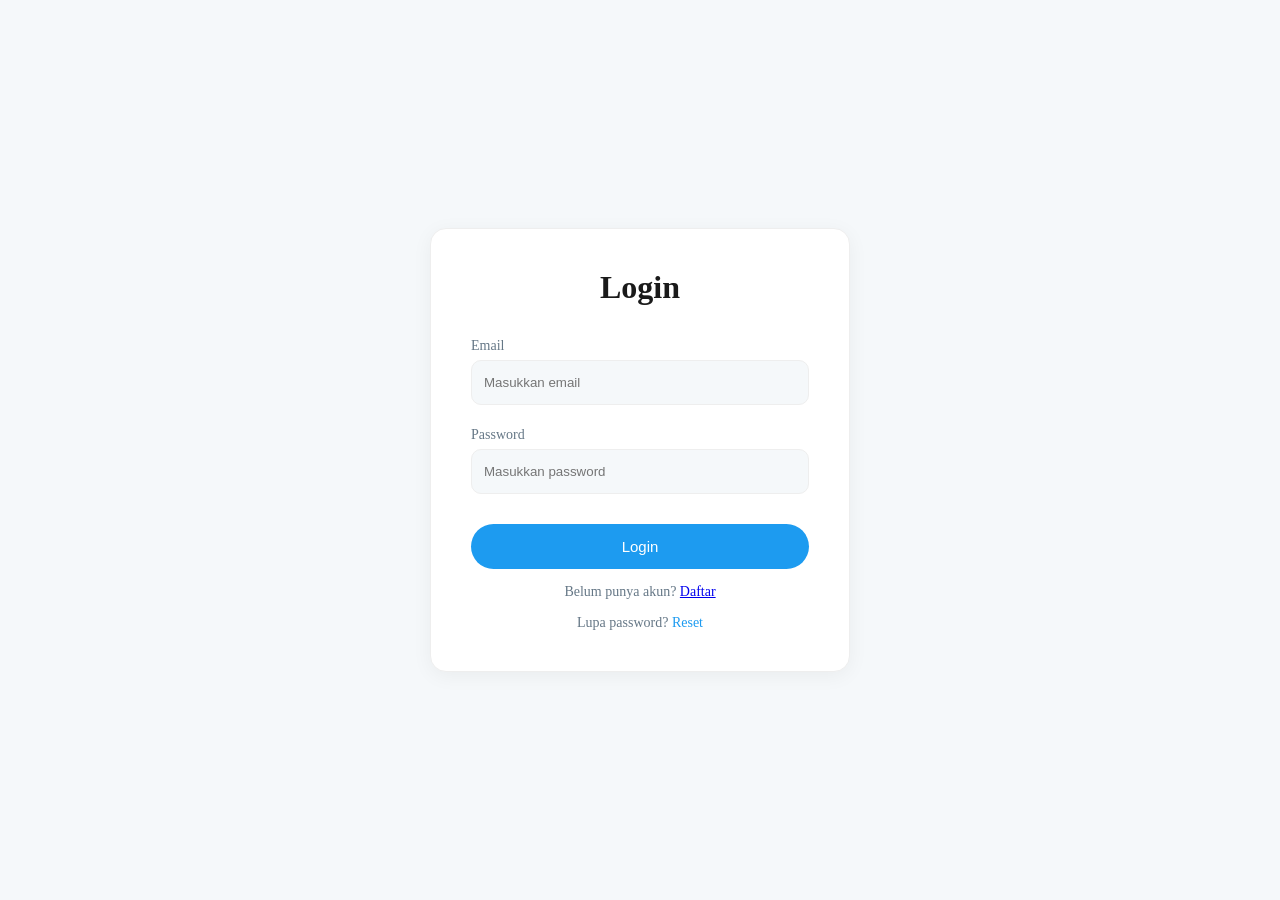
==== index.html @ 4540ce25 "Add files via upload" ====
<!DOCTYPE html>
<html lang="id">
<head>
  <meta charset="UTF-8">
  <title>Login</title>
  <link rel="stylesheet" href="style.css">
</head>

<body>

<div class="container">

  <div class="login-card">

    <h1 class="title">Login</h1>

    <form onsubmit="event.preventDefault(); window.location.href='irenerv.html';">

      <div class="form-group">
        <label>Email</label>
        <input type="email" placeholder="Masukkan email" required>
      </div>

      <div class="form-group">
        <label>Password</label>
        <input type="password" placeholder="Masukkan password" required>
      </div>

      <button type="submit" class="btn-login">
        Login
      </button>

    </form>

    <div class="footer">
      Belum punya akun? <a href="regis.html">Daftar</a>
  </div>

    <div class="footer">
      Lupa password? <span>Reset </span>
    </div>

  </div>

</div>

</body>
</html>
---- style.css ----
/* ================= FONT ================= */
@font-face {
  font-family: 'Inter';
  src: url('fonts/Inter-Regular.woff');
}

@font-face {
  font-family: 'Kumar One';
  src: url('fonts/KumarOne-Regular.woff');
}

@font-face {
  font-family: 'Martel';
  src: url('fonts/Martel-Regular.woff');
}

@font-face {
  font-family: 'Kurale';
  src: url('fonts/Kurale-Regular.woff');
}

@font-face {
  font-family: 'Khmer';
  src: url('fonts/Khmer-Regular.woff');
}


/* ================= RESET ================= */
* {
  margin: 0;
  padding: 0;
  box-sizing: border-box;
}


/* ================= BODY ================= */
body {
  font-family: 'Inter', sans-serif;
  background-color: #f5f8fa;
  display: flex;
  justify-content: center;
  align-items: center;
  height: 100vh;
  color: #333333;
}


/* ================= CARD ================= */
.login-card {
  width: 420px;
  background: #ffffff;
  padding: 40px;
  border-radius: 16px;
  border: 1px solid #eeeeee;
  box-shadow: 0 4px 20px rgba(0,0,0,0.05);
}


/* ================= TITLE ================= */
.title {
  font-family: 'Kumar One', cursive;
  text-align: center;
  margin-bottom: 30px;
  color: #1a1a1a;
}


/* ================= FORM ================= */
.form-group {
  margin-bottom: 20px;
}

.form-group label {
  font-family: 'Martel', serif;
  font-size: 14px;
  color: #657786;
}

.form-group input {
  width: 100%;
  height: 45px;
  margin-top: 6px;
  padding: 0 12px;
  border-radius: 10px;
  border: 1px solid #eeeeee;
  background: #f5f8fa;
  outline: none;
  font-family: 'Inter', sans-serif;
  transition: 0.2s;
}

.form-group input:focus {
  border: 1px solid #1d9bf0;
  background: #ffffff;
}


/* ================= BUTTON ================= */
.btn-login {
  width: 100%;
  height: 45px;
  background: #1d9bf0;
  color: white;
  border: none;
  border-radius: 25px;
  cursor: pointer;
  margin-top: 10px;
  font-family: 'Inter', sans-serif;
  font-size: 15px;
}

.btn-login:hover {
  opacity: 0.9;
}


/* ================= FOOTER ================= */
.footer {
  text-align: center;
  margin-top: 15px;
  font-family: 'Martel', serif;
  font-size: 14px;
  color: #657786;
}

.footer span {
  color: #1d9bf0;
  cursor: pointer;
}

.footer span:hover {
  text-decoration: underline;
}
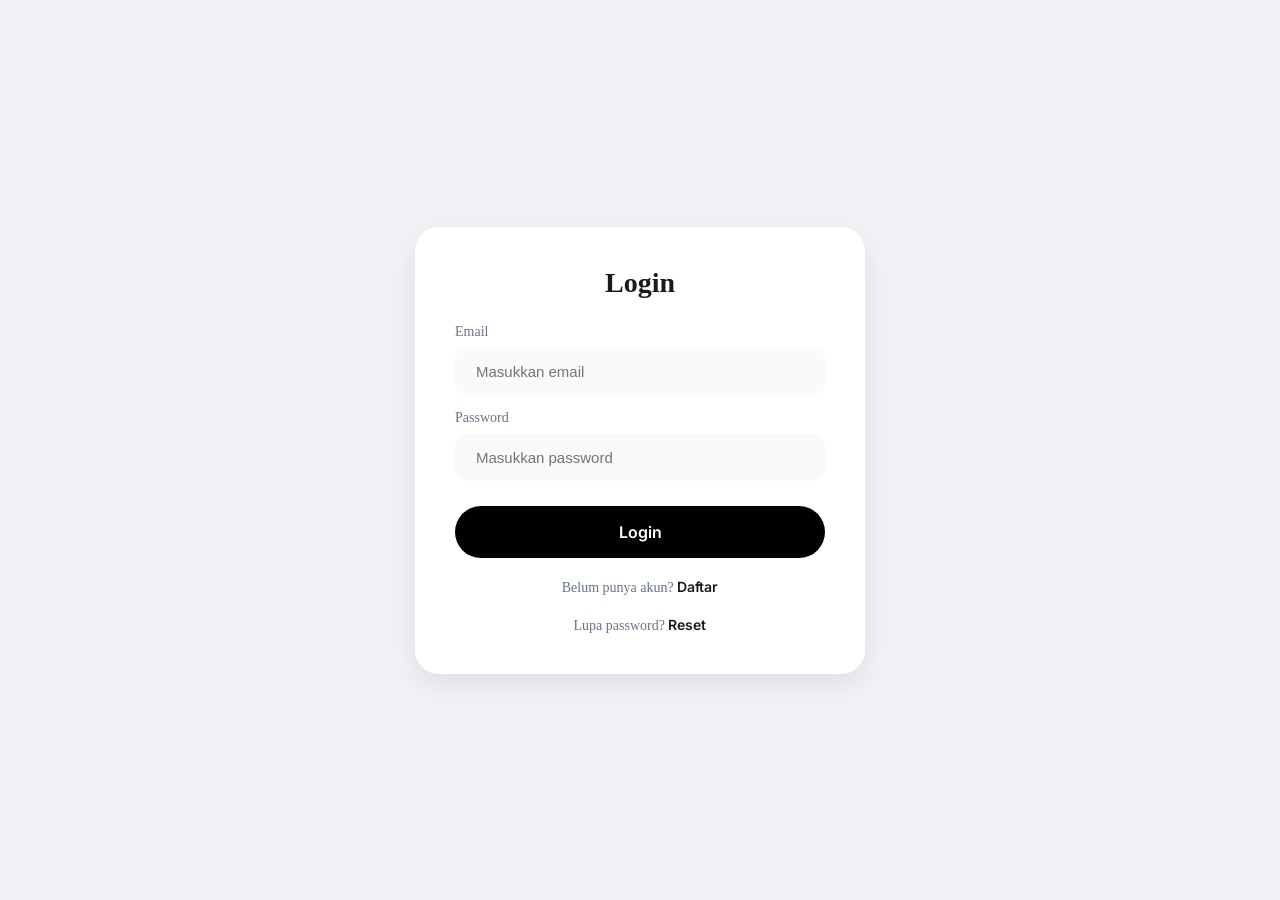
==== commit b02a92b4: "Update index.html" ====
--- a/index.html
+++ b/index.html
@@ -2,13 +2,13 @@
 <html lang="id">
 <head>
   <meta charset="UTF-8">
+  <meta name="viewport" content="width=device-width, initial-scale=1.0">
   <title>Login</title>
   <link rel="stylesheet" href="style.css">
+  <link href="https://fonts.googleapis.com/css2?family=Inter:wght@400;500;600&display=swap" rel="stylesheet">
 </head>
 
 <body>
-
-<div class="container">
 
   <div class="login-card">
 
@@ -34,7 +34,7 @@
 
     <div class="footer">
       Belum punya akun? <a href="regis.html">Daftar</a>
-  </div>
+    </div>
 
     <div class="footer">
       Lupa password? <span>Reset </span>
@@ -42,7 +42,5 @@
 
   </div>
 
-</div>
-
 </body>
-</html>+</html>
--- a/style.css
+++ b/style.css
@@ -3,131 +3,199 @@
   font-family: 'Inter';
   src: url('fonts/Inter-Regular.woff');
 }
-
 @font-face {
   font-family: 'Kumar One';
   src: url('fonts/KumarOne-Regular.woff');
 }
-
 @font-face {
   font-family: 'Martel';
   src: url('fonts/Martel-Regular.woff');
 }
-
-@font-face {
-  font-family: 'Kurale';
-  src: url('fonts/Kurale-Regular.woff');
-}
-
-@font-face {
-  font-family: 'Khmer';
-  src: url('fonts/Khmer-Regular.woff');
-}
-
 
 /* ================= RESET ================= */
 * {
   margin: 0;
   padding: 0;
   box-sizing: border-box;
-}
-
+  font-family: 'Inter', -apple-system, BlinkMacSystemFont, sans-serif;
+}
 
 /* ================= BODY ================= */
 body {
-  font-family: 'Inter', sans-serif;
-  background-color: #f5f8fa;
+  background-color: #f0f2f5; 
   display: flex;
   justify-content: center;
   align-items: center;
-  height: 100vh;
+  min-height: 100vh;
+  padding: 20px;
   color: #333333;
 }
 
-
-/* ================= CARD ================= */
-.login-card {
-  width: 420px;
+/* ================= KOTAK FORM (LOGIN & REGIS) ================= */
+.login-card, 
+.main-container {
+  width: 100%;
+  max-width: 450px; 
   background: #ffffff;
   padding: 40px;
-  border-radius: 16px;
-  border: 1px solid #eeeeee;
-  box-shadow: 0 4px 20px rgba(0,0,0,0.05);
-}
-
-
-/* ================= TITLE ================= */
-.title {
-  font-family: 'Kumar One', cursive;
+  border-radius: 24px;
+  box-shadow: 0 10px 30px rgba(0, 0, 0, 0.08);
+  display: flex;
+  flex-direction: column; 
+}
+
+/* ================= JUDUL ================= */
+.title, 
+.header h1 {
+  font-family: 'Kumar One', cursive; 
+  font-size: 28px; 
+  font-weight: 600;
+  color: #1a1a1a;
+  margin-bottom: 25px;
   text-align: center;
-  margin-bottom: 30px;
-  color: #1a1a1a;
-}
-
-
-/* ================= FORM ================= */
-.form-group {
-  margin-bottom: 20px;
-}
-
-.form-group label {
-  font-family: 'Martel', serif;
+}
+
+/* ================= INPUT AREA ================= */
+.form-group, 
+.input-group {
+  display: flex;
+  flex-direction: column;
+  gap: 8px;
+  margin-bottom: 15px; 
+}
+
+.form-group label, 
+.input-group label {
+  font-family: 'Martel', serif; 
   font-size: 14px;
-  color: #657786;
-}
-
-.form-group input {
+  font-weight: 500;
+  color: #64748b;
+}
+
+.form-group input, 
+.input-group input,
+.password-wrapper input {
   width: 100%;
-  height: 45px;
-  margin-top: 6px;
-  padding: 0 12px;
-  border-radius: 10px;
-  border: 1px solid #eeeeee;
-  background: #f5f8fa;
+  padding: 14px 20px;
+  background-color: #f8fafc;
+  border: 1.5px solid transparent;
+  border-radius: 12px;
+  font-size: 15px;
+  color: #1e293b;
   outline: none;
-  font-family: 'Inter', sans-serif;
-  transition: 0.2s;
-}
-
-.form-group input:focus {
-  border: 1px solid #1d9bf0;
-  background: #ffffff;
-}
-
-
-/* ================= BUTTON ================= */
-.btn-login {
-  width: 100%;
-  height: 45px;
-  background: #1d9bf0;
+  transition: all 0.2s ease;
+}
+
+.form-group input:focus, 
+.input-group input:focus,
+.password-wrapper input:focus {
+  background-color: #ffffff;
+  border-color: #000000;
+}
+
+/* Khusus icon di input password regis */
+.password-wrapper {
+  position: relative;
+  display: flex;
+  align-items: center;
+}
+.password-wrapper input {
+  padding-left: 48px;
+  padding-right: 48px;
+}
+.prefix-icon {
+  position: absolute;
+  left: 18px;
+  color: #64748b;
+  font-size: 16px;
+}
+.suffix-icon {
+  position: absolute;
+  right: 18px;
+  color: #94a3b8;
+  font-size: 18px;
+  cursor: pointer;
+}
+
+/* ================= TOMBOL HITAM ================= */
+.btn-login, 
+.save-btn {
+  width: 100%; 
+  margin-top: 10px;
+  background-color: #000000; 
   color: white;
   border: none;
-  border-radius: 25px;
+  padding: 16px 32px;
+  border-radius: 40px;
+  font-size: 16px;
+  font-weight: 600;
   cursor: pointer;
-  margin-top: 10px;
-  font-family: 'Inter', sans-serif;
-  font-size: 15px;
-}
-
-.btn-login:hover {
+  transition: transform 0.1s, opacity 0.2s;
+}
+
+.btn-login:hover, 
+.save-btn:hover {
   opacity: 0.9;
 }
 
-
-/* ================= FOOTER ================= */
-.footer {
+.btn-login:active, 
+.save-btn:active {
+  transform: scale(0.98);
+}
+
+/* ================= LINK BAWAH ================= */
+.footer, 
+.footer-link {
+  font-family: 'Martel', serif; 
   text-align: center;
-  margin-top: 15px;
-  font-family: 'Martel', serif;
+  margin-top: 20px;
   font-size: 14px;
-  color: #657786;
-}
-
-.footer span {
-  color: #1d9bf0;
+  color: #64748b;
+}
+
+.footer span, 
+.footer-link a,
+.footer a {
+  color: #1a1a1a; 
+  font-weight: 600;
+  text-decoration: none;
   cursor: pointer;
 }
 
-.footer span:hover {
+.footer span:hover, 
+.footer-link a:hover,
+.footer a:hover {
   text-decoration: underline;
-}+}
+
+/* ================= RESPONSIVE MOBILE ================= */
+@media screen and (max-width: 480px) {
+  body {
+      padding: 15px; 
+  }
+
+  .login-card, 
+  .main-container {
+      padding: 25px 20px; 
+      border-radius: 20px; 
+  }
+
+  .title, 
+  .header h1 {
+      font-size: 24px; 
+      margin-bottom: 20px;
+  }
+
+  .form-group input, 
+  .input-group input,
+  .password-wrapper input {
+      padding: 12px 16px; 
+      font-size: 14px;
+  }
+
+  .btn-login, 
+  .save-btn {
+      padding: 14px 24px;
+      font-size: 15px;
+  }
+}
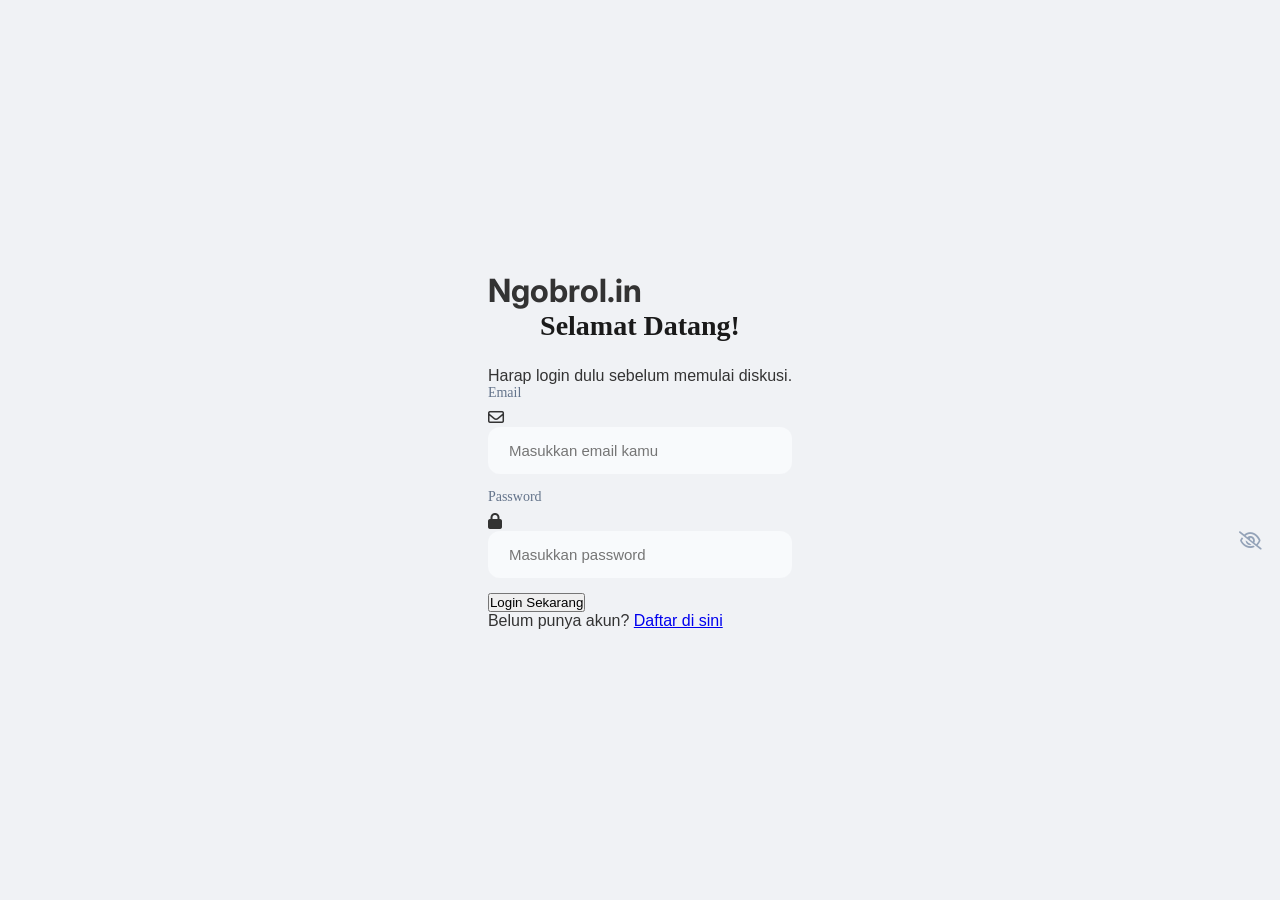
==== commit 9461bd02: "Update index.html" ====
--- a/index.html
+++ b/index.html
@@ -3,43 +3,51 @@
 <head>
   <meta charset="UTF-8">
   <meta name="viewport" content="width=device-width, initial-scale=1.0">
-  <title>Login</title>
+  <title>Login - Ngobrol.in</title>
   <link rel="stylesheet" href="style.css">
-  <link href="https://fonts.googleapis.com/css2?family=Inter:wght@400;500;600&display=swap" rel="stylesheet">
+  <link rel="stylesheet" href="https://cdnjs.cloudflare.com/ajax/libs/font-awesome/6.0.0/css/all.min.css">
+  <link href="https://fonts.googleapis.com/css2?family=Inter:wght@400;600;800;900&display=swap" rel="stylesheet">
 </head>
-
 <body>
 
-  <div class="login-card">
+  <div class="auth-wrapper">
+    <div class="auth-card">
 
-    <h1 class="title">Login</h1>
-
-    <form onsubmit="event.preventDefault(); window.location.href='irenerv.html';">
-
-      <div class="form-group">
-        <label>Email</label>
-        <input type="email" placeholder="Masukkan email" required>
+      <div class="auth-header">
+        <h1 class="app-brand">Ngobrol.in</h1>
+        <h2 class="title">Selamat Datang!</h2>
+        <p class="subtitle">Harap login dulu sebelum memulai diskusi.</p>
       </div>
 
-      <div class="form-group">
-        <label>Password</label>
-        <input type="password" placeholder="Masukkan password" required>
+      <form onsubmit="event.preventDefault(); window.location.href='irenerv.html';">
+
+        <div class="form-group">
+          <label>Email</label>
+          <div class="input-container">
+            <i class="fa-regular fa-envelope input-icon"></i>
+            <input type="email" placeholder="Masukkan email kamu" required>
+          </div>
+        </div>
+
+        <div class="form-group">
+          <label>Password</label>
+          <div class="input-container">
+            <i class="fa-solid fa-lock input-icon"></i>
+            <input type="password" class="has-suffix" placeholder="Masukkan password" required>
+            <i class="fa-regular fa-eye-slash suffix-icon"></i>
+          </div>
+        </div>
+
+        <button type="submit" class="btn-auth">Login Sekarang</button>
+
+      </form>
+
+      <div class="auth-footer">
+        <p>Belum punya akun? <a href="regis.html">Daftar di sini</a></p>
+        
       </div>
 
-      <button type="submit" class="btn-login">
-        Login
-      </button>
-
-    </form>
-
-    <div class="footer">
-      Belum punya akun? <a href="regis.html">Daftar</a>
     </div>
-
-    <div class="footer">
-      Lupa password? <span>Reset </span>
-    </div>
-
   </div>
 
 </body>
